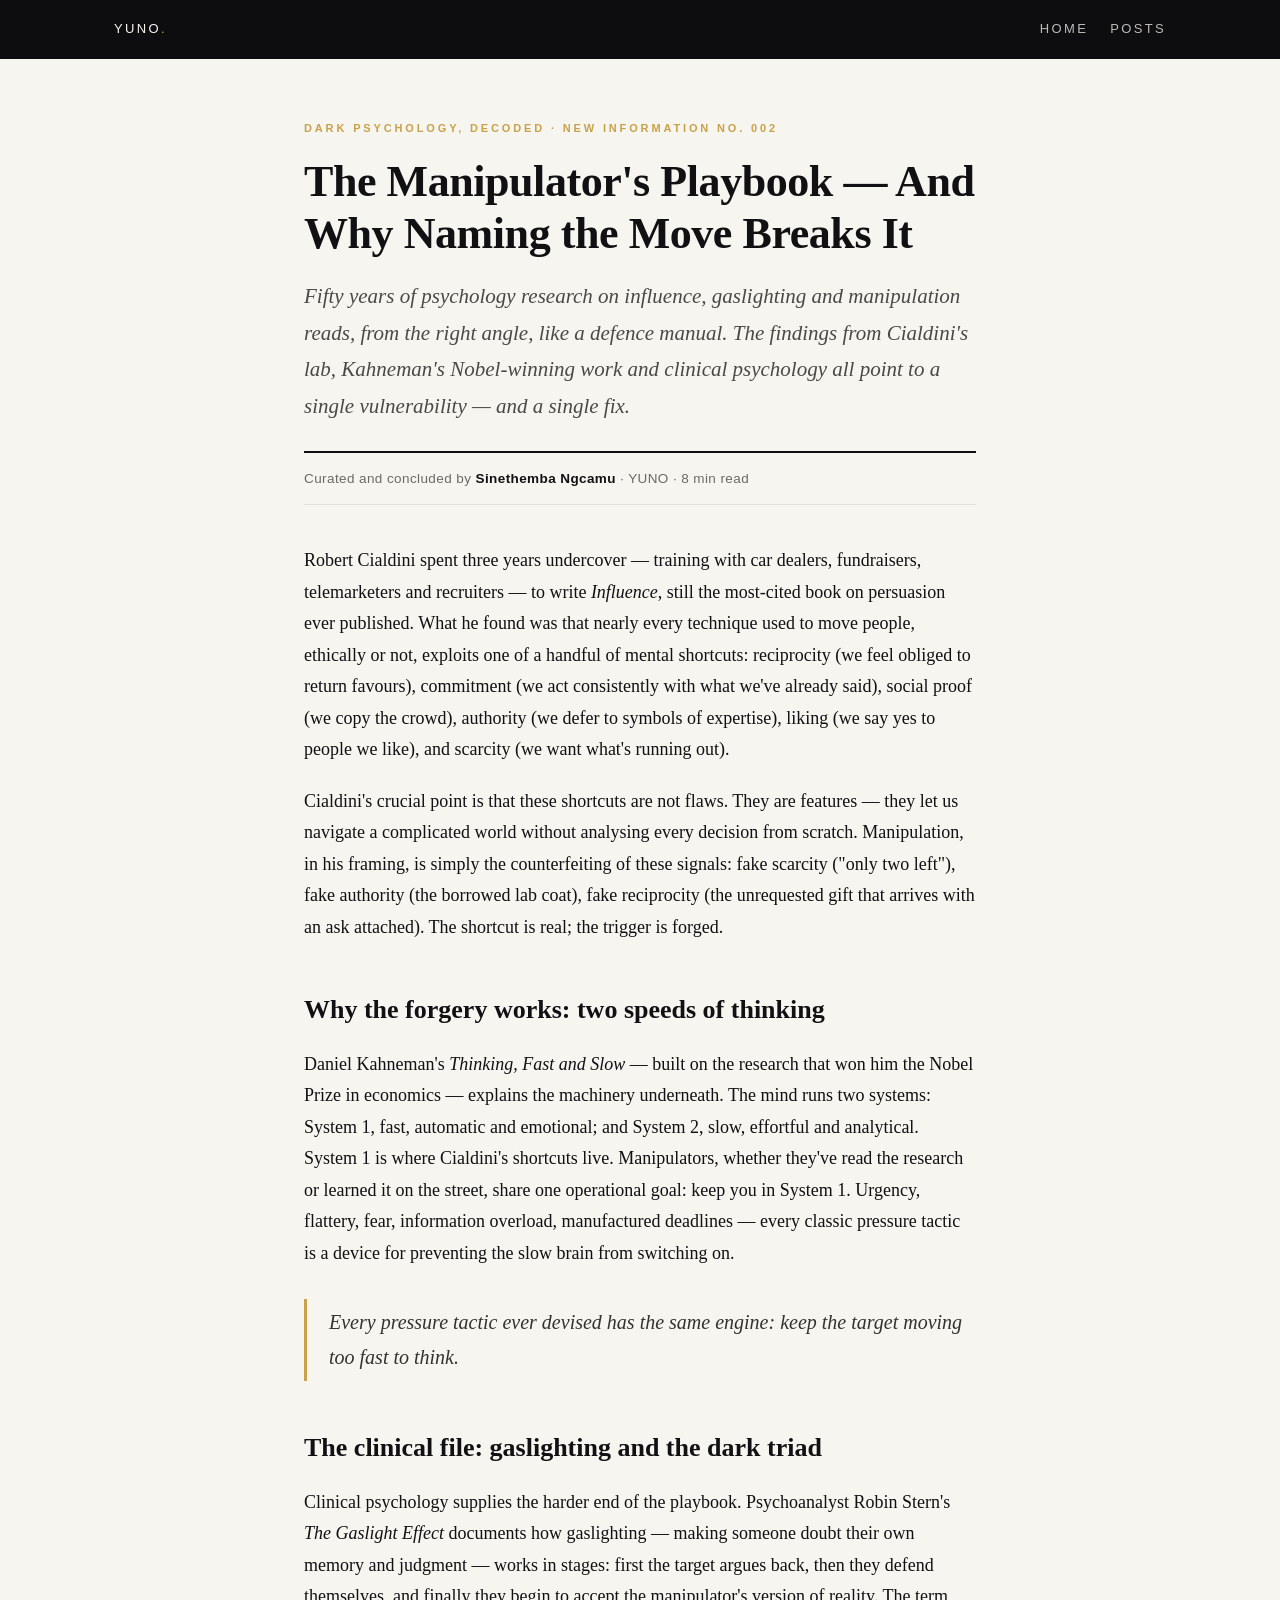
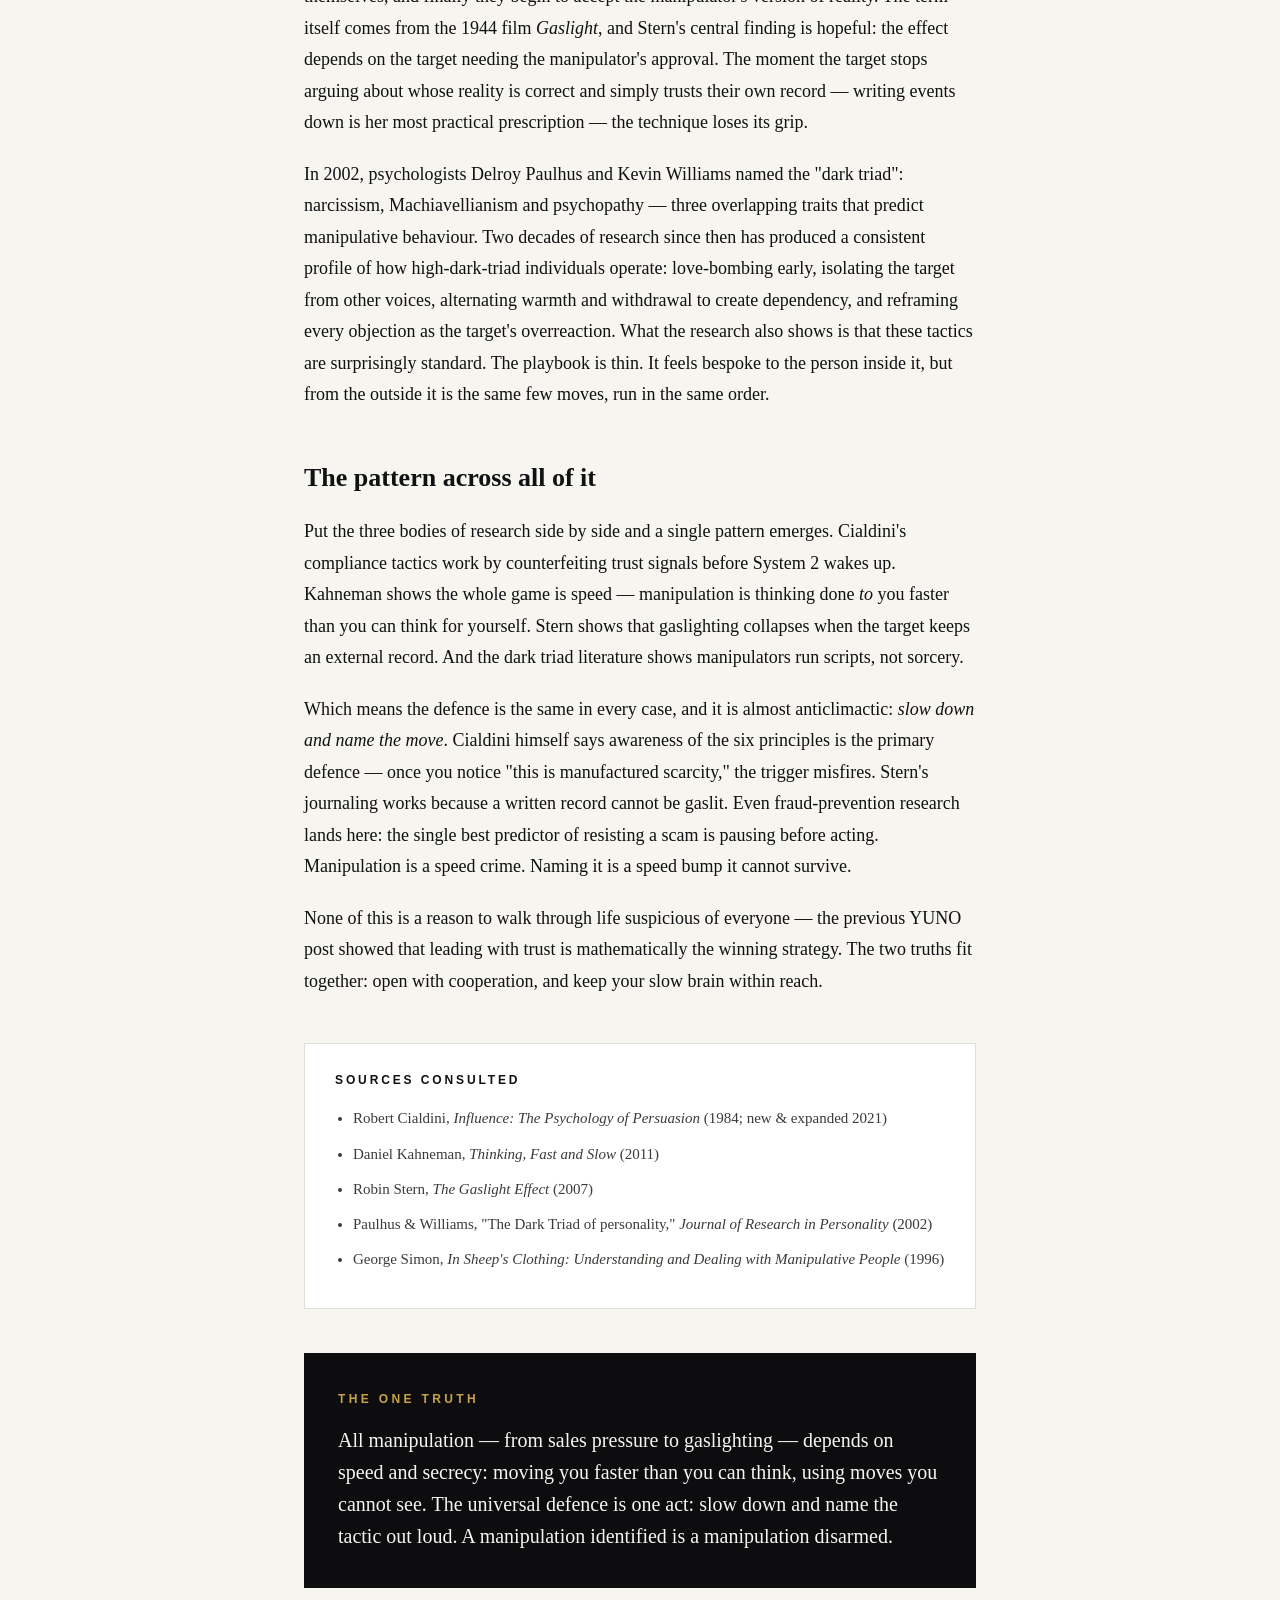
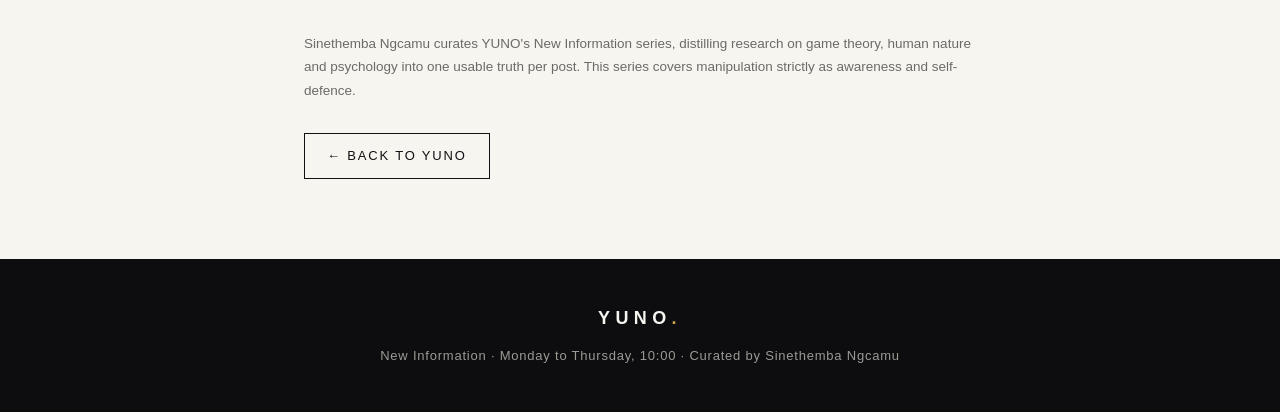
==== posts/the-manipulators-playbook.html @ 3f9dc81a "Launch YUNO — New Information: many sources, one truth" ====
<!DOCTYPE html>
<html lang="en">
<head>
<meta charset="UTF-8">
<meta name="viewport" content="width=device-width, initial-scale=1.0">
<title>The Manipulator's Playbook — YUNO</title>
<meta name="description" content="Psychology's most-cited research on influence and manipulation, read as a defence manual. Curated by Sinethemba Ngcamu.">
<link rel="stylesheet" href="../style.css">
</head>
<body>
<header>
  <div class="topbar"><div>YUNO<span style="color:var(--accent)">.</span></div><nav><a href="../index.html">Home</a><a href="../index.html#posts">Posts</a></nav></div>
</header>

<article class="article">
  <div class="kicker">Dark Psychology, Decoded · New Information No. 002</div>
  <h1>The Manipulator's Playbook — And Why Naming the Move Breaks It</h1>
  <p class="standfirst">Fifty years of psychology research on influence, gaslighting and manipulation reads, from the right angle, like a defence manual. The findings from Cialdini's lab, Kahneman's Nobel-winning work and clinical psychology all point to a single vulnerability — and a single fix.</p>
  <div class="byline">Curated and concluded by <b>Sinethemba Ngcamu</b> · YUNO · 8 min read</div>

  <p>Robert Cialdini spent three years undercover — training with car dealers, fundraisers, telemarketers and recruiters — to write <em>Influence</em>, still the most-cited book on persuasion ever published. What he found was that nearly every technique used to move people, ethically or not, exploits one of a handful of mental shortcuts: reciprocity (we feel obliged to return favours), commitment (we act consistently with what we've already said), social proof (we copy the crowd), authority (we defer to symbols of expertise), liking (we say yes to people we like), and scarcity (we want what's running out).</p>

  <p>Cialdini's crucial point is that these shortcuts are not flaws. They are features — they let us navigate a complicated world without analysing every decision from scratch. Manipulation, in his framing, is simply the counterfeiting of these signals: fake scarcity ("only two left"), fake authority (the borrowed lab coat), fake reciprocity (the unrequested gift that arrives with an ask attached). The shortcut is real; the trigger is forged.</p>

  <h2>Why the forgery works: two speeds of thinking</h2>
  <p>Daniel Kahneman's <em>Thinking, Fast and Slow</em> — built on the research that won him the Nobel Prize in economics — explains the machinery underneath. The mind runs two systems: System 1, fast, automatic and emotional; and System 2, slow, effortful and analytical. System 1 is where Cialdini's shortcuts live. Manipulators, whether they've read the research or learned it on the street, share one operational goal: keep you in System 1. Urgency, flattery, fear, information overload, manufactured deadlines — every classic pressure tactic is a device for preventing the slow brain from switching on.</p>

  <blockquote>Every pressure tactic ever devised has the same engine: keep the target moving too fast to think.</blockquote>

  <h2>The clinical file: gaslighting and the dark triad</h2>
  <p>Clinical psychology supplies the harder end of the playbook. Psychoanalyst Robin Stern's <em>The Gaslight Effect</em> documents how gaslighting — making someone doubt their own memory and judgment — works in stages: first the target argues back, then they defend themselves, and finally they begin to accept the manipulator's version of reality. The term itself comes from the 1944 film <em>Gaslight</em>, and Stern's central finding is hopeful: the effect depends on the target needing the manipulator's approval. The moment the target stops arguing about whose reality is correct and simply trusts their own record — writing events down is her most practical prescription — the technique loses its grip.</p>

  <p>In 2002, psychologists Delroy Paulhus and Kevin Williams named the "dark triad": narcissism, Machiavellianism and psychopathy — three overlapping traits that predict manipulative behaviour. Two decades of research since then has produced a consistent profile of how high-dark-triad individuals operate: love-bombing early, isolating the target from other voices, alternating warmth and withdrawal to create dependency, and reframing every objection as the target's overreaction. What the research also shows is that these tactics are surprisingly standard. The playbook is thin. It feels bespoke to the person inside it, but from the outside it is the same few moves, run in the same order.</p>

  <h2>The pattern across all of it</h2>
  <p>Put the three bodies of research side by side and a single pattern emerges. Cialdini's compliance tactics work by counterfeiting trust signals before System 2 wakes up. Kahneman shows the whole game is speed — manipulation is thinking done <em>to</em> you faster than you can think for yourself. Stern shows that gaslighting collapses when the target keeps an external record. And the dark triad literature shows manipulators run scripts, not sorcery.</p>

  <p>Which means the defence is the same in every case, and it is almost anticlimactic: <em>slow down and name the move</em>. Cialdini himself says awareness of the six principles is the primary defence — once you notice "this is manufactured scarcity," the trigger misfires. Stern's journaling works because a written record cannot be gaslit. Even fraud-prevention research lands here: the single best predictor of resisting a scam is pausing before acting. Manipulation is a speed crime. Naming it is a speed bump it cannot survive.</p>

  <p>None of this is a reason to walk through life suspicious of everyone — the previous YUNO post showed that leading with trust is mathematically the winning strategy. The two truths fit together: open with cooperation, and keep your slow brain within reach.</p>

  <div class="sources">
    <h3>Sources consulted</h3>
    <ul>
      <li>Robert Cialdini, <em>Influence: The Psychology of Persuasion</em> (1984; new &amp; expanded 2021)</li>
      <li>Daniel Kahneman, <em>Thinking, Fast and Slow</em> (2011)</li>
      <li>Robin Stern, <em>The Gaslight Effect</em> (2007)</li>
      <li>Paulhus &amp; Williams, "The Dark Triad of personality," <em>Journal of Research in Personality</em> (2002)</li>
      <li>George Simon, <em>In Sheep's Clothing: Understanding and Dealing with Manipulative People</em> (1996)</li>
    </ul>
  </div>

  <div class="one-truth">
    <h3>The One Truth</h3>
    <p>All manipulation — from sales pressure to gaslighting — depends on speed and secrecy: moving you faster than you can think, using moves you cannot see. The universal defence is one act: slow down and name the tactic out loud. A manipulation identified is a manipulation disarmed.</p>
  </div>

  <p style="font-family:'Helvetica Neue',Arial,sans-serif;font-size:13.5px;color:var(--muted)">Sinethemba Ngcamu curates YUNO's New Information series, distilling research on game theory, human nature and psychology into one usable truth per post. This series covers manipulation strictly as awareness and self-defence.</p>
  <a class="backlink" href="../index.html">← Back to YUNO</a>
</article>

<footer>
  <div class="fmark">YUNO<span>.</span></div>
  <div>New Information · Monday to Thursday, 10:00 · Curated by Sinethemba Ngcamu</div>
</footer>
</body>
</html>
---- style.css ----
/* YUNO — editorial design system */
:root{
  --ink:#111114; --paper:#f7f5f0; --accent:#c8a24a; --muted:#6b6a66;
  --card:#ffffff; --rule:#e3e0d8; --dark:#0d0d10;
}
*{margin:0;padding:0;box-sizing:border-box}
html{scroll-behavior:smooth}
body{font-family:Georgia,'Times New Roman',serif;background:var(--paper);color:var(--ink);line-height:1.75;font-size:18px}
.sans{font-family:'Helvetica Neue',Arial,sans-serif}

/* Header */
header{background:var(--dark);color:var(--paper);padding:0}
.topbar{display:flex;justify-content:space-between;align-items:center;max-width:1100px;margin:0 auto;padding:18px 24px;font-family:'Helvetica Neue',Arial,sans-serif;font-size:13px;letter-spacing:.18em;text-transform:uppercase}
.topbar a{color:var(--paper);text-decoration:none;opacity:.75;margin-left:22px}
.topbar a:hover{opacity:1;color:var(--accent)}
.masthead{text-align:center;padding:52px 20px 60px;border-top:1px solid #26262c}
.masthead h1{font-family:'Helvetica Neue',Arial,sans-serif;font-size:84px;letter-spacing:.32em;font-weight:800;margin-left:.32em}
.masthead h1 span{color:var(--accent)}
.masthead p{font-family:'Helvetica Neue',Arial,sans-serif;font-size:13px;letter-spacing:.3em;text-transform:uppercase;color:#9b9a94;margin-top:10px}
.schedule-note{background:var(--accent);color:var(--dark);text-align:center;font-family:'Helvetica Neue',Arial,sans-serif;font-size:12px;letter-spacing:.2em;text-transform:uppercase;padding:9px}

/* Layout */
main{max-width:1100px;margin:0 auto;padding:56px 24px}
.section-label{font-family:'Helvetica Neue',Arial,sans-serif;font-size:12px;letter-spacing:.28em;text-transform:uppercase;color:var(--muted);border-bottom:2px solid var(--ink);padding-bottom:10px;margin-bottom:34px}

/* Post cards */
.grid{display:grid;grid-template-columns:repeat(auto-fit,minmax(320px,1fr));gap:28px}
.card{background:var(--card);border:1px solid var(--rule);padding:34px;display:flex;flex-direction:column;transition:transform .18s ease,box-shadow .18s ease}
.card:hover{transform:translateY(-4px);box-shadow:0 14px 34px rgba(13,13,16,.12)}
.kicker{font-family:'Helvetica Neue',Arial,sans-serif;font-size:11px;letter-spacing:.26em;text-transform:uppercase;color:var(--accent);font-weight:700;margin-bottom:14px}
.card h2{font-size:27px;line-height:1.25;margin-bottom:14px}
.card h2 a{color:var(--ink);text-decoration:none}
.card h2 a:hover{color:var(--accent)}
.card p{color:#3c3b38;font-size:16.5px;flex:1}
.meta{font-family:'Helvetica Neue',Arial,sans-serif;font-size:12.5px;color:var(--muted);margin-top:22px;letter-spacing:.04em}
.meta b{color:var(--ink)}

/* Article pages */
.article{max-width:720px;margin:0 auto;padding:60px 24px 30px}
.article .kicker{margin-bottom:18px}
.article h1{font-size:44px;line-height:1.18;margin-bottom:18px;letter-spacing:-.01em}
.article .standfirst{font-size:21px;color:#4a4946;font-style:italic;margin-bottom:26px}
.byline{font-family:'Helvetica Neue',Arial,sans-serif;font-size:13.5px;color:var(--muted);border-top:2px solid var(--ink);border-bottom:1px solid var(--rule);padding:14px 0;margin-bottom:40px;letter-spacing:.03em}
.byline b{color:var(--ink)}
.article h2{font-size:26px;margin:44px 0 16px}
.article p{margin-bottom:20px}
.article blockquote{border-left:3px solid var(--accent);padding:6px 0 6px 22px;margin:30px 0;font-style:italic;font-size:20px;color:#33322f}
.sources{background:var(--card);border:1px solid var(--rule);padding:26px 30px;margin:46px 0 20px;font-size:15px}
.sources h3{font-family:'Helvetica Neue',Arial,sans-serif;font-size:12px;letter-spacing:.24em;text-transform:uppercase;margin-bottom:14px}
.sources li{margin:0 0 9px 18px;color:#3c3b38}
.one-truth{background:var(--dark);color:var(--paper);padding:36px 34px;margin:44px 0}
.one-truth h3{font-family:'Helvetica Neue',Arial,sans-serif;font-size:12px;letter-spacing:.28em;text-transform:uppercase;color:var(--accent);margin-bottom:14px}
.one-truth p{font-size:20px;line-height:1.6;margin:0}
.backlink{display:inline-block;font-family:'Helvetica Neue',Arial,sans-serif;font-size:13px;letter-spacing:.14em;text-transform:uppercase;color:var(--ink);text-decoration:none;border:1px solid var(--ink);padding:11px 22px;margin:10px 0 50px}
.backlink:hover{background:var(--ink);color:var(--paper)}

/* Footer */
footer{background:var(--dark);color:#9b9a94;text-align:center;padding:44px 20px;font-family:'Helvetica Neue',Arial,sans-serif;font-size:13px;letter-spacing:.06em}
footer .fmark{color:var(--paper);font-weight:800;letter-spacing:.3em;font-size:18px;margin-bottom:10px}
footer .fmark span{color:var(--accent)}

@media(max-width:640px){
  .masthead h1{font-size:52px}
  .article h1{font-size:32px}
}
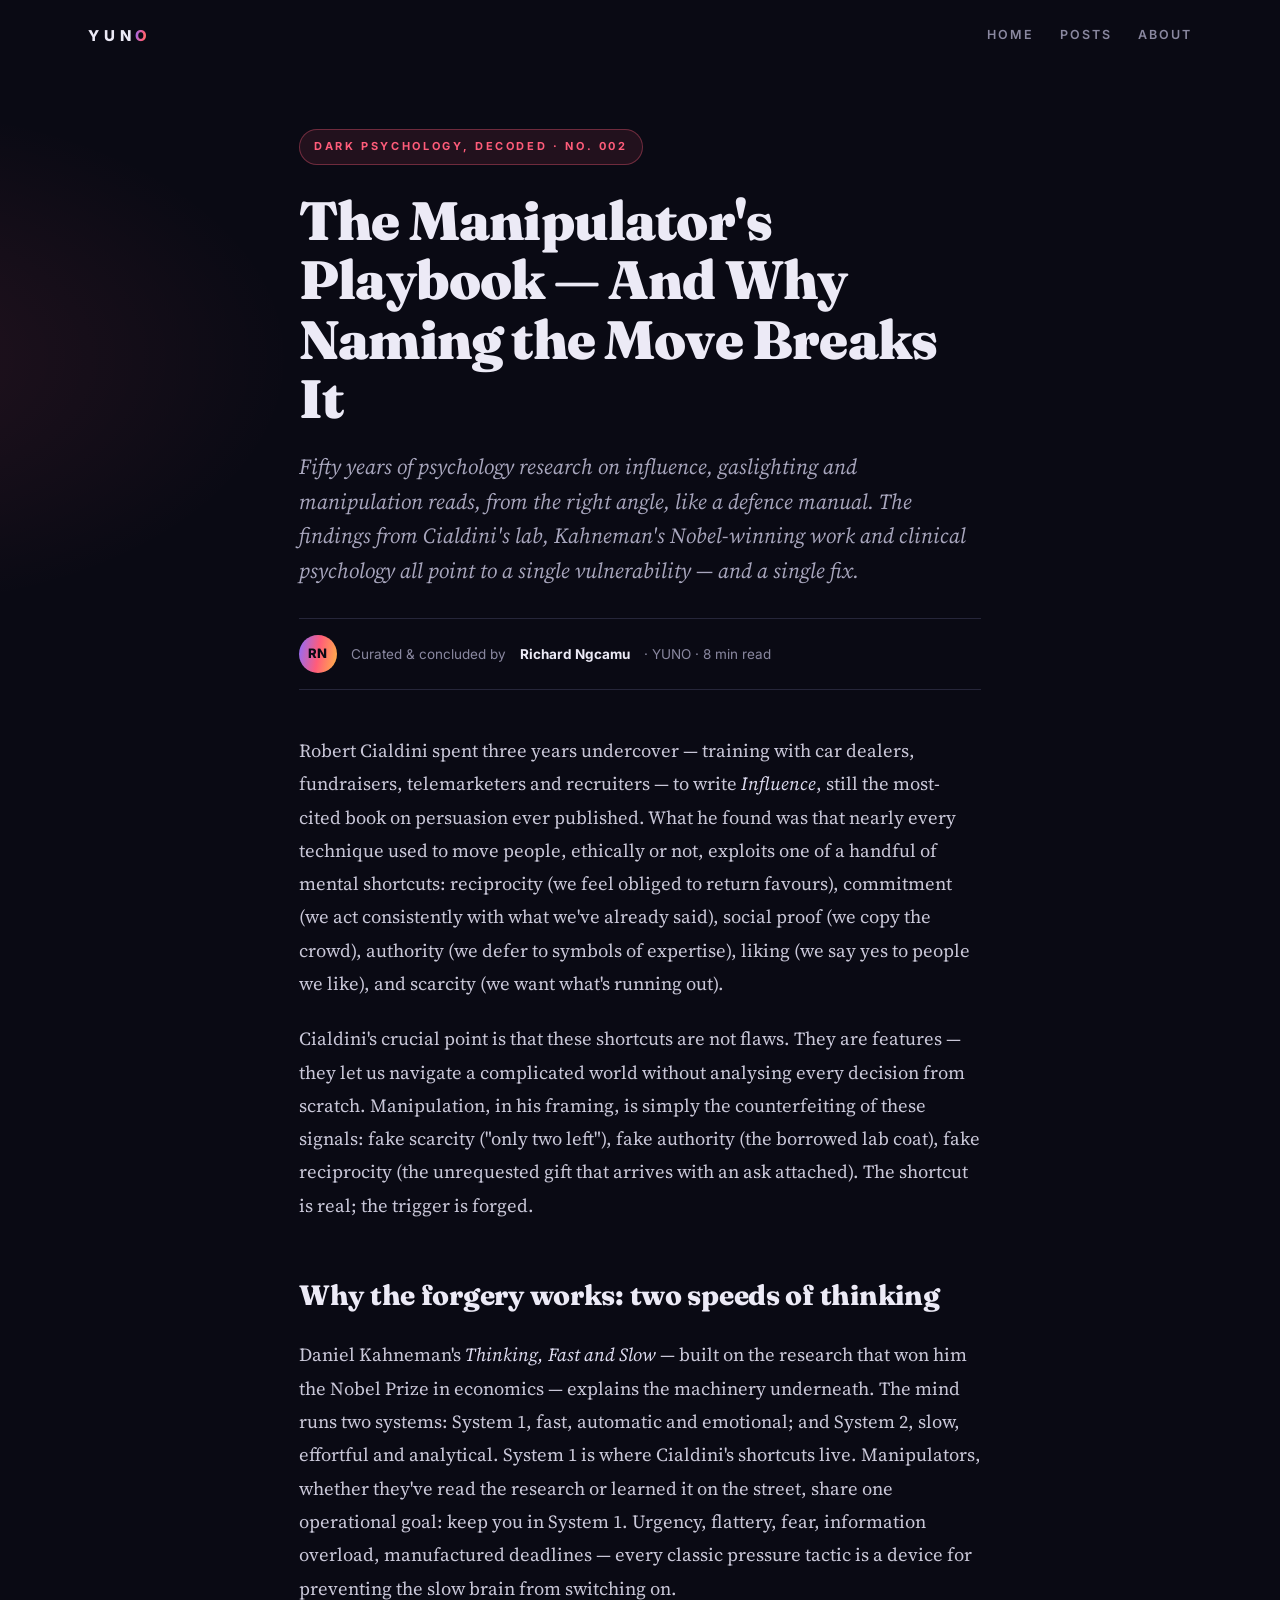
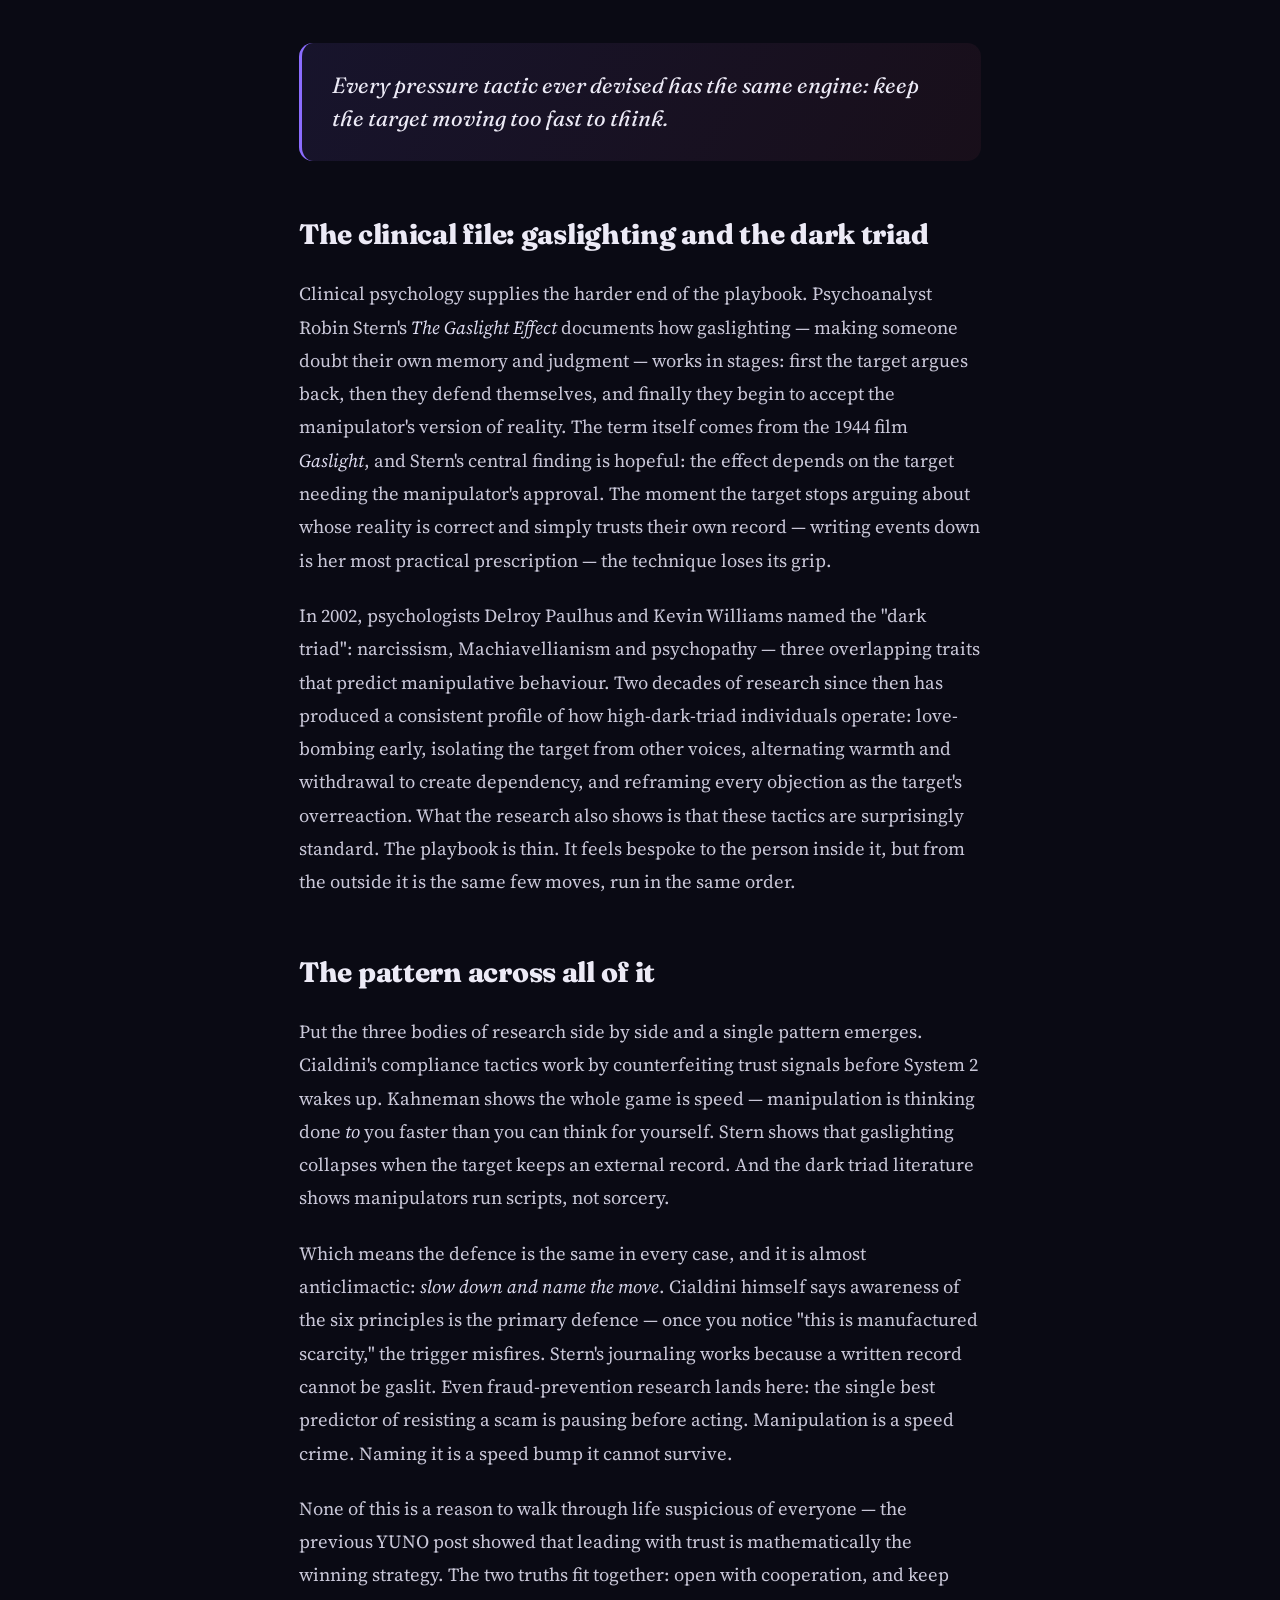
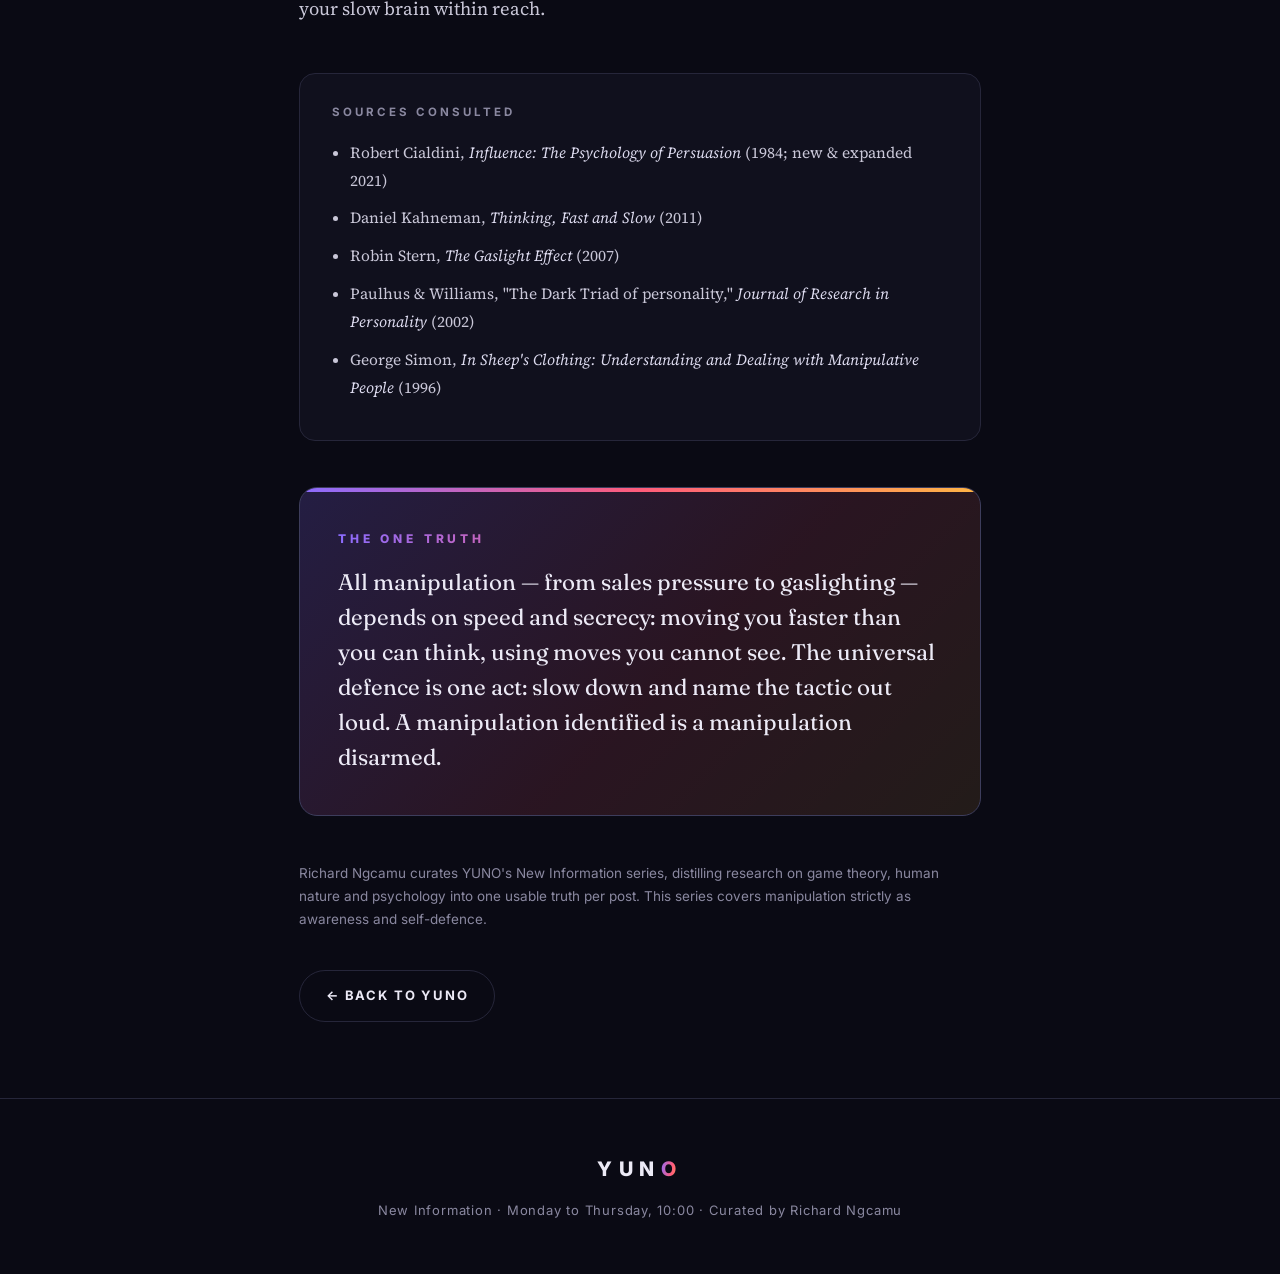
==== commit e97a32d9: "YUNO v2 — vibrant redesign, Richard Ngcamu byline, expanded territory, No. 003 The Luck Illusion" ====
--- a/posts/the-manipulators-playbook.html
+++ b/posts/the-manipulators-playbook.html
@@ -4,19 +4,19 @@
 <meta charset="UTF-8">
 <meta name="viewport" content="width=device-width, initial-scale=1.0">
 <title>The Manipulator's Playbook — YUNO</title>
-<meta name="description" content="Psychology's most-cited research on influence and manipulation, read as a defence manual. Curated by Sinethemba Ngcamu.">
+<meta name="description" content="Psychology's most-cited research on influence and manipulation, read as a defence manual. Curated by Richard Ngcamu.">
 <link rel="stylesheet" href="../style.css">
 </head>
 <body>
 <header>
-  <div class="topbar"><div>YUNO<span style="color:var(--accent)">.</span></div><nav><a href="../index.html">Home</a><a href="../index.html#posts">Posts</a></nav></div>
+  <div class="topbar"><a class="brand" href="../index.html">YUN<em>O</em></a><nav><a href="../index.html">Home</a><a href="../index.html#posts">Posts</a><a href="../index.html#about">About</a></nav></div>
 </header>
 
 <article class="article">
-  <div class="kicker">Dark Psychology, Decoded · New Information No. 002</div>
+  <span class="cat cat-psy">Dark Psychology, Decoded · No. 002</span>
   <h1>The Manipulator's Playbook — And Why Naming the Move Breaks It</h1>
   <p class="standfirst">Fifty years of psychology research on influence, gaslighting and manipulation reads, from the right angle, like a defence manual. The findings from Cialdini's lab, Kahneman's Nobel-winning work and clinical psychology all point to a single vulnerability — and a single fix.</p>
-  <div class="byline">Curated and concluded by <b>Sinethemba Ngcamu</b> · YUNO · 8 min read</div>
+  <div class="byline">Curated &amp; concluded by <b>Richard Ngcamu</b> · YUNO · 8 min read</div>
 
   <p>Robert Cialdini spent three years undercover — training with car dealers, fundraisers, telemarketers and recruiters — to write <em>Influence</em>, still the most-cited book on persuasion ever published. What he found was that nearly every technique used to move people, ethically or not, exploits one of a handful of mental shortcuts: reciprocity (we feel obliged to return favours), commitment (we act consistently with what we've already said), social proof (we copy the crowd), authority (we defer to symbols of expertise), liking (we say yes to people we like), and scarcity (we want what's running out).</p>
 
@@ -55,13 +55,13 @@
     <p>All manipulation — from sales pressure to gaslighting — depends on speed and secrecy: moving you faster than you can think, using moves you cannot see. The universal defence is one act: slow down and name the tactic out loud. A manipulation identified is a manipulation disarmed.</p>
   </div>
 
-  <p style="font-family:'Helvetica Neue',Arial,sans-serif;font-size:13.5px;color:var(--muted)">Sinethemba Ngcamu curates YUNO's New Information series, distilling research on game theory, human nature and psychology into one usable truth per post. This series covers manipulation strictly as awareness and self-defence.</p>
+  <p class="author-note">Richard Ngcamu curates YUNO's New Information series, distilling research on game theory, human nature and psychology into one usable truth per post. This series covers manipulation strictly as awareness and self-defence.</p>
   <a class="backlink" href="../index.html">← Back to YUNO</a>
 </article>
 
 <footer>
-  <div class="fmark">YUNO<span>.</span></div>
-  <div>New Information · Monday to Thursday, 10:00 · Curated by Sinethemba Ngcamu</div>
+  <div class="fmark">YUN<em>O</em></div>
+  <div>New Information · Monday to Thursday, 10:00 · Curated by Richard Ngcamu</div>
 </footer>
 </body>
 </html>
--- a/style.css
+++ b/style.css
@@ -1,65 +1,205 @@
-/* YUNO — editorial design system */
+/* ============================================================
+   YUNO v2 — vibrant editorial design system
+   ============================================================ */
+@import url('https://fonts.googleapis.com/css2?family=Fraunces:opsz,wght@9..144,400;9..144,600;9..144,800;9..144,900&family=Inter:wght@400;500;600;700;800&family=Source+Serif+4:opsz,ital,wght@8..60,0,400;8..60,0,600;8..60,1,400&display=swap');
+
 :root{
-  --ink:#111114; --paper:#f7f5f0; --accent:#c8a24a; --muted:#6b6a66;
-  --card:#ffffff; --rule:#e3e0d8; --dark:#0d0d10;
+  --bg:#0a0a14;
+  --bg2:#101020;
+  --card:#14142299;
+  --line:#26263a;
+  --ink:#eceaf6;
+  --body:#c9c7d8;
+  --dim:#8a88a0;
+  --violet:#8b6cff;
+  --coral:#ff5c7a;
+  --teal:#2fd6c3;
+  --gold:#ffb545;
+  --grad:linear-gradient(100deg,var(--violet),var(--coral) 50%,var(--gold));
 }
 *{margin:0;padding:0;box-sizing:border-box}
 html{scroll-behavior:smooth}
-body{font-family:Georgia,'Times New Roman',serif;background:var(--paper);color:var(--ink);line-height:1.75;font-size:18px}
-.sans{font-family:'Helvetica Neue',Arial,sans-serif}
-
-/* Header */
-header{background:var(--dark);color:var(--paper);padding:0}
-.topbar{display:flex;justify-content:space-between;align-items:center;max-width:1100px;margin:0 auto;padding:18px 24px;font-family:'Helvetica Neue',Arial,sans-serif;font-size:13px;letter-spacing:.18em;text-transform:uppercase}
-.topbar a{color:var(--paper);text-decoration:none;opacity:.75;margin-left:22px}
-.topbar a:hover{opacity:1;color:var(--accent)}
-.masthead{text-align:center;padding:52px 20px 60px;border-top:1px solid #26262c}
-.masthead h1{font-family:'Helvetica Neue',Arial,sans-serif;font-size:84px;letter-spacing:.32em;font-weight:800;margin-left:.32em}
-.masthead h1 span{color:var(--accent)}
-.masthead p{font-family:'Helvetica Neue',Arial,sans-serif;font-size:13px;letter-spacing:.3em;text-transform:uppercase;color:#9b9a94;margin-top:10px}
-.schedule-note{background:var(--accent);color:var(--dark);text-align:center;font-family:'Helvetica Neue',Arial,sans-serif;font-size:12px;letter-spacing:.2em;text-transform:uppercase;padding:9px}
-
-/* Layout */
-main{max-width:1100px;margin:0 auto;padding:56px 24px}
-.section-label{font-family:'Helvetica Neue',Arial,sans-serif;font-size:12px;letter-spacing:.28em;text-transform:uppercase;color:var(--muted);border-bottom:2px solid var(--ink);padding-bottom:10px;margin-bottom:34px}
-
-/* Post cards */
-.grid{display:grid;grid-template-columns:repeat(auto-fit,minmax(320px,1fr));gap:28px}
-.card{background:var(--card);border:1px solid var(--rule);padding:34px;display:flex;flex-direction:column;transition:transform .18s ease,box-shadow .18s ease}
-.card:hover{transform:translateY(-4px);box-shadow:0 14px 34px rgba(13,13,16,.12)}
-.kicker{font-family:'Helvetica Neue',Arial,sans-serif;font-size:11px;letter-spacing:.26em;text-transform:uppercase;color:var(--accent);font-weight:700;margin-bottom:14px}
-.card h2{font-size:27px;line-height:1.25;margin-bottom:14px}
+body{
+  font-family:'Source Serif 4',Georgia,serif;
+  background:
+    radial-gradient(900px 500px at 85% -10%, rgba(139,108,255,.16), transparent 60%),
+    radial-gradient(700px 420px at -10% 8%, rgba(255,92,122,.10), transparent 60%),
+    radial-gradient(800px 500px at 55% 110%, rgba(47,214,195,.07), transparent 60%),
+    var(--bg);
+  color:var(--body);
+  font-size:18.5px;line-height:1.8;
+  -webkit-font-smoothing:antialiased;
+}
+.sans{font-family:'Inter',sans-serif}
+::selection{background:var(--violet);color:#fff}
+
+/* ---------- Top bar ---------- */
+.topbar{
+  display:flex;justify-content:space-between;align-items:center;
+  max-width:1160px;margin:0 auto;padding:22px 28px;
+  font-family:'Inter',sans-serif;font-size:12.5px;font-weight:600;
+  letter-spacing:.16em;text-transform:uppercase;
+}
+.topbar .brand{font-weight:800;font-size:15px;letter-spacing:.32em;color:var(--ink);text-decoration:none}
+.topbar .brand em{font-style:normal;background:var(--grad);-webkit-background-clip:text;background-clip:text;color:transparent}
+.topbar nav a{color:var(--dim);text-decoration:none;margin-left:26px;transition:color .15s}
+.topbar nav a:hover{color:var(--ink)}
+
+/* ---------- Masthead ---------- */
+.masthead{text-align:center;padding:64px 20px 30px;position:relative}
+.masthead h1{
+  font-family:'Fraunces',serif;font-weight:900;
+  font-size:clamp(72px,13vw,150px);line-height:.95;letter-spacing:.06em;
+  color:var(--ink);
+}
+.masthead h1 em{font-style:normal;background:var(--grad);-webkit-background-clip:text;background-clip:text;color:transparent}
+.masthead .tag{
+  font-family:'Inter',sans-serif;font-size:13px;font-weight:600;
+  letter-spacing:.34em;text-transform:uppercase;color:var(--dim);margin-top:20px;
+}
+.masthead .tag b{color:var(--ink)}
+.ticker{
+  margin:34px auto 0;max-width:640px;border-top:1px solid var(--line);border-bottom:1px solid var(--line);
+  padding:12px 10px;font-family:'Inter',sans-serif;font-size:12px;font-weight:600;
+  letter-spacing:.22em;text-transform:uppercase;
+  background:var(--grad);-webkit-background-clip:text;background-clip:text;color:transparent;
+}
+
+/* ---------- Layout ---------- */
+main{max-width:1160px;margin:0 auto;padding:56px 28px 40px}
+.section-label{
+  display:flex;align-items:center;gap:16px;
+  font-family:'Inter',sans-serif;font-size:12px;font-weight:700;
+  letter-spacing:.3em;text-transform:uppercase;color:var(--dim);margin-bottom:36px;
+}
+.section-label::after{content:"";flex:1;height:1px;background:var(--line)}
+
+/* ---------- Featured post ---------- */
+.featured{
+  position:relative;border:1px solid var(--line);border-radius:20px;overflow:hidden;
+  padding:56px;margin-bottom:30px;
+  background:linear-gradient(135deg,rgba(139,108,255,.13),rgba(255,92,122,.07) 45%,rgba(20,20,34,.6));
+  transition:transform .2s ease,border-color .2s ease;
+}
+.featured:hover{transform:translateY(-3px);border-color:#3d3d5c}
+.featured::before{content:"";position:absolute;inset:0 0 auto 0;height:4px;background:var(--grad)}
+.featured .cat{margin-bottom:20px}
+.featured h2{font-family:'Fraunces',serif;font-weight:800;font-size:clamp(30px,4.4vw,50px);line-height:1.12;letter-spacing:-.01em;margin-bottom:18px}
+.featured h2 a{color:var(--ink);text-decoration:none}
+.featured h2 a:hover{background:var(--grad);-webkit-background-clip:text;background-clip:text;color:transparent}
+.featured p{max-width:760px;font-size:19.5px}
+
+/* ---------- Category chips ---------- */
+.cat{
+  display:inline-block;font-family:'Inter',sans-serif;font-size:11px;font-weight:700;
+  letter-spacing:.24em;text-transform:uppercase;padding:7px 14px;border-radius:100px;
+}
+.cat-mind{color:var(--violet);background:rgba(139,108,255,.12);border:1px solid rgba(139,108,255,.35)}
+.cat-games{color:var(--teal);background:rgba(47,214,195,.10);border:1px solid rgba(47,214,195,.35)}
+.cat-psy{color:var(--coral);background:rgba(255,92,122,.10);border:1px solid rgba(255,92,122,.35)}
+.cat-ideas{color:var(--gold);background:rgba(255,181,69,.10);border:1px solid rgba(255,181,69,.35)}
+
+/* ---------- Post grid ---------- */
+.grid{display:grid;grid-template-columns:repeat(auto-fit,minmax(330px,1fr));gap:26px;margin-bottom:40px}
+.card{
+  position:relative;background:var(--card);border:1px solid var(--line);border-radius:18px;
+  padding:36px 34px;display:flex;flex-direction:column;backdrop-filter:blur(8px);
+  transition:transform .2s ease,border-color .2s ease,box-shadow .2s ease;
+}
+.card:hover{transform:translateY(-5px);border-color:#3d3d5c;box-shadow:0 24px 50px rgba(0,0,0,.45)}
+.card .cat{align-self:flex-start;margin-bottom:20px}
+.card h2{font-family:'Fraunces',serif;font-weight:800;font-size:26px;line-height:1.22;margin-bottom:14px}
 .card h2 a{color:var(--ink);text-decoration:none}
-.card h2 a:hover{color:var(--accent)}
-.card p{color:#3c3b38;font-size:16.5px;flex:1}
-.meta{font-family:'Helvetica Neue',Arial,sans-serif;font-size:12.5px;color:var(--muted);margin-top:22px;letter-spacing:.04em}
-.meta b{color:var(--ink)}
-
-/* Article pages */
-.article{max-width:720px;margin:0 auto;padding:60px 24px 30px}
-.article .kicker{margin-bottom:18px}
-.article h1{font-size:44px;line-height:1.18;margin-bottom:18px;letter-spacing:-.01em}
-.article .standfirst{font-size:21px;color:#4a4946;font-style:italic;margin-bottom:26px}
-.byline{font-family:'Helvetica Neue',Arial,sans-serif;font-size:13.5px;color:var(--muted);border-top:2px solid var(--ink);border-bottom:1px solid var(--rule);padding:14px 0;margin-bottom:40px;letter-spacing:.03em}
-.byline b{color:var(--ink)}
-.article h2{font-size:26px;margin:44px 0 16px}
-.article p{margin-bottom:20px}
-.article blockquote{border-left:3px solid var(--accent);padding:6px 0 6px 22px;margin:30px 0;font-style:italic;font-size:20px;color:#33322f}
-.sources{background:var(--card);border:1px solid var(--rule);padding:26px 30px;margin:46px 0 20px;font-size:15px}
-.sources h3{font-family:'Helvetica Neue',Arial,sans-serif;font-size:12px;letter-spacing:.24em;text-transform:uppercase;margin-bottom:14px}
-.sources li{margin:0 0 9px 18px;color:#3c3b38}
-.one-truth{background:var(--dark);color:var(--paper);padding:36px 34px;margin:44px 0}
-.one-truth h3{font-family:'Helvetica Neue',Arial,sans-serif;font-size:12px;letter-spacing:.28em;text-transform:uppercase;color:var(--accent);margin-bottom:14px}
-.one-truth p{font-size:20px;line-height:1.6;margin:0}
-.backlink{display:inline-block;font-family:'Helvetica Neue',Arial,sans-serif;font-size:13px;letter-spacing:.14em;text-transform:uppercase;color:var(--ink);text-decoration:none;border:1px solid var(--ink);padding:11px 22px;margin:10px 0 50px}
-.backlink:hover{background:var(--ink);color:var(--paper)}
-
-/* Footer */
-footer{background:var(--dark);color:#9b9a94;text-align:center;padding:44px 20px;font-family:'Helvetica Neue',Arial,sans-serif;font-size:13px;letter-spacing:.06em}
-footer .fmark{color:var(--paper);font-weight:800;letter-spacing:.3em;font-size:18px;margin-bottom:10px}
-footer .fmark span{color:var(--accent)}
+.card h2 a:hover{background:var(--grad);-webkit-background-clip:text;background-clip:text;color:transparent}
+.card p{font-size:16.5px;flex:1}
+.meta{font-family:'Inter',sans-serif;font-size:12.5px;color:var(--dim);margin-top:24px;padding-top:18px;border-top:1px solid var(--line)}
+.meta b{color:var(--ink);font-weight:600}
+
+/* ---------- About ---------- */
+.about-box{
+  border:1px solid var(--line);border-radius:20px;padding:44px 48px;margin-top:26px;
+  background:linear-gradient(160deg,rgba(20,20,34,.8),rgba(16,16,32,.4));
+}
+.about-box p{max-width:820px;font-size:18px}
+.about-box strong{color:var(--ink)}
+
+/* ---------- Article pages ---------- */
+.article{max-width:730px;margin:0 auto;padding:56px 24px 20px}
+.article .cat{margin-bottom:26px}
+.article h1{
+  font-family:'Fraunces',serif;font-weight:900;
+  font-size:clamp(36px,5.6vw,54px);line-height:1.1;letter-spacing:-.015em;
+  color:var(--ink);margin-bottom:22px;
+}
+.article .standfirst{
+  font-size:21.5px;line-height:1.6;font-style:italic;color:#a8a6bd;margin-bottom:30px;
+}
+.byline{
+  display:flex;align-items:center;gap:14px;
+  font-family:'Inter',sans-serif;font-size:13.5px;color:var(--dim);
+  border-top:1px solid var(--line);border-bottom:1px solid var(--line);
+  padding:16px 0;margin-bottom:44px;
+}
+.byline b{color:var(--ink);font-weight:700}
+.byline::before{
+  content:"RN";display:inline-flex;align-items:center;justify-content:center;
+  width:38px;height:38px;border-radius:50%;flex:none;
+  background:var(--grad);color:#0a0a14;font-weight:800;font-size:13px;letter-spacing:.05em;
+}
+.article h2{
+  font-family:'Fraunces',serif;font-weight:800;font-size:28px;color:var(--ink);
+  margin:48px 0 18px;letter-spacing:-.01em;
+}
+.article p{margin-bottom:22px}
+.article em{color:#dedcf0}
+.article blockquote{
+  position:relative;margin:38px 0;padding:26px 30px;border-radius:14px;
+  background:linear-gradient(120deg,rgba(139,108,255,.10),rgba(255,92,122,.06));
+  border-left:3px solid var(--violet);
+  font-family:'Fraunces',serif;font-size:22px;line-height:1.5;color:var(--ink);font-style:italic;
+}
+.sources{
+  border:1px solid var(--line);border-radius:16px;background:rgba(20,20,34,.65);
+  padding:28px 32px;margin:48px 0 24px;font-size:15.5px;
+}
+.sources h3{
+  font-family:'Inter',sans-serif;font-size:11.5px;font-weight:700;
+  letter-spacing:.26em;text-transform:uppercase;color:var(--dim);margin-bottom:16px;
+}
+.sources li{margin:0 0 10px 18px}
+.one-truth{
+  position:relative;border-radius:18px;overflow:hidden;
+  padding:40px 38px;margin:46px 0;
+  background:linear-gradient(135deg,rgba(139,108,255,.2),rgba(255,92,122,.13) 55%,rgba(255,181,69,.1));
+  border:1px solid #3d3d5c;
+}
+.one-truth::before{content:"";position:absolute;inset:0 0 auto 0;height:4px;background:var(--grad)}
+.one-truth h3{
+  font-family:'Inter',sans-serif;font-size:12px;font-weight:800;
+  letter-spacing:.32em;text-transform:uppercase;margin-bottom:16px;
+  background:var(--grad);-webkit-background-clip:text;background-clip:text;color:transparent;
+}
+.one-truth p{font-family:'Fraunces',serif;font-size:22.5px;line-height:1.55;color:var(--ink);margin:0}
+.author-note{font-family:'Inter',sans-serif;font-size:13.5px;color:var(--dim);line-height:1.7}
+.backlink{
+  display:inline-block;font-family:'Inter',sans-serif;font-size:13px;font-weight:700;
+  letter-spacing:.14em;text-transform:uppercase;color:var(--ink);text-decoration:none;
+  border:1px solid var(--line);border-radius:100px;padding:13px 26px;margin:18px 0 56px;
+  transition:border-color .15s,background .15s;
+}
+.backlink:hover{border-color:var(--violet);background:rgba(139,108,255,.12)}
+
+/* ---------- Footer ---------- */
+footer{
+  border-top:1px solid var(--line);text-align:center;padding:52px 20px;
+  font-family:'Inter',sans-serif;font-size:13px;color:var(--dim);letter-spacing:.06em;
+}
+footer .fmark{
+  font-weight:800;letter-spacing:.34em;font-size:20px;color:var(--ink);margin-bottom:12px;
+}
+footer .fmark em{font-style:normal;background:var(--grad);-webkit-background-clip:text;background-clip:text;color:transparent}
 
 @media(max-width:640px){
-  .masthead h1{font-size:52px}
-  .article h1{font-size:32px}
-}
+  .featured{padding:36px 26px}
+  .about-box{padding:32px 26px}
+}
